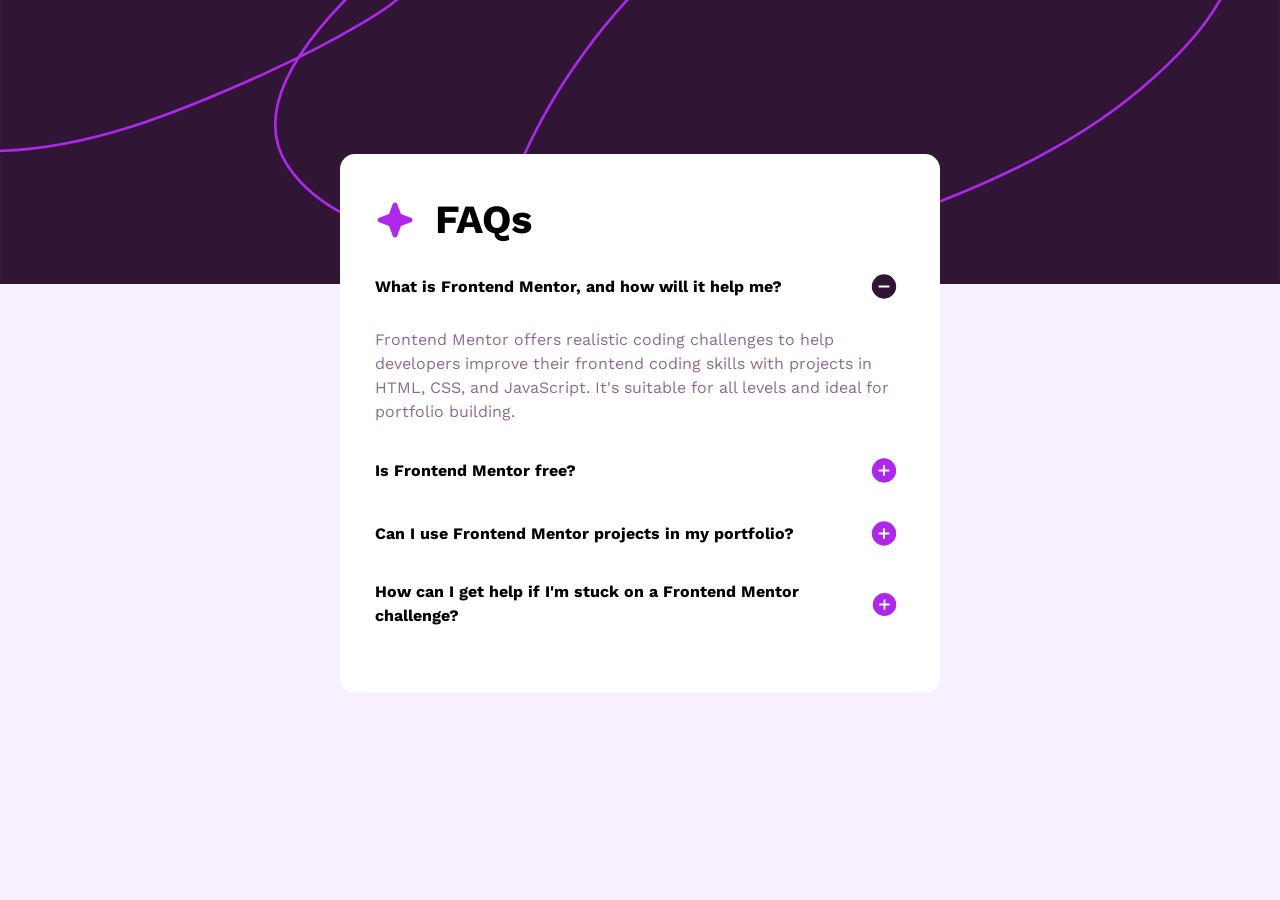
==== index.html @ 7abfd9b5 "commit File restructure" ====
<!DOCTYPE html>
<html lang="en">
<head>
  <meta charset="UTF-8">
  <meta name="viewport" content="width=device-width, initial-scale=1.0"> <!-- displays site properly based on user's device -->

  <link rel="icon" type="image/png" sizes="32x32" href="./assets/images/favicon-32x32.png">
  <link href="index.css" rel="stylesheet">
  <link rel="preconnect" href="https://fonts.googleapis.com">
  <link rel="preconnect" href="https://fonts.gstatic.com" crossorigin>
  <link href="https://fonts.googleapis.com/css2?family=Work+Sans:ital,wght@0,100..900;1,100..900&display=swap" rel="stylesheet">
  
  <title>Frontend Mentor | FAQ accordion</title>

  <!-- Feel free to remove these styles or customise in your own stylesheet 👍 -->
  <style>
    .attribution { font-size: 11px; text-align: center; }
    .attribution a { color: hsl(228, 45%, 44%); }
  </style>
</head>
<body>
  <main>
    <img src="./assets/images/background-pattern-desktop.svg" id="background-pattern-img"> <!--background image-->

    <section id="faqs">

      <div id="header-section">
        <img src="./assets/images/icon-star.svg" id="star-img">
        <h1>FAQs</h1>
      </div>

      <!-- faq 1 -->
      <div class="faq">

        <div class="question-answer-toggle">
          <!-- question + toggle button section/container -->
          <p class="question">What is Frontend Mentor, and how will it help me?</p>
          <button type="button" class="answer-toggle-btn" value="open"><img src="./assets/images/icon-minus.svg" class="btn-img"></button>

        </div>
        
        <!-- answer section -->
        <p class="answer">Frontend Mentor offers realistic coding challenges to help developers improve their 
        frontend coding skills with projects in HTML, CSS, and JavaScript. It's suitable for 
        all levels and ideal for portfolio building.
        </p>

      </div>

      <!-- faq 2 -->
      <div class="faq">
        <div class="question-answer-toggle">
          <!-- question + toggle button section/container -->
          <p class="question">Is Frontend Mentor free?</p>
          <button type="button" class="answer-toggle-btn" value="closed"><img src="./assets/images/icon-plus.svg" class="btn-img"></button>

        </div>

        <!-- answer section-->
        <p class="answer hidden">Yes, Frontend Mentor offers both free and premium coding challenges, with the free 
        option providing access to a range of projects suitable for all skill levels.</p>


      </div>

      <!-- faq 3 -->
      <div class="faq">
        <div class="question-answer-toggle">
          <!-- question + toggle button section/container -->
          <p class="question">Can I use Frontend Mentor projects in my portfolio?</p>
          <button type="button" class="answer-toggle-btn" value="closed"><img src="./assets/images/icon-plus.svg" class="btn-img"></button>

        </div>

        <!-- answer section -->
        <p class="answer hidden">Yes, you can use projects completed on Frontend Mentor in your portfolio. It's an excellent
        way to showcase your skills to potential employers!</p>

      </div>

      <!-- faq 4 -->
      <div class="faq">
        <div class="question-answer-toggle">
          <!-- question + toggle button section/container -->
          <p class="question">How can I get help if I'm stuck on a Frontend Mentor challenge?</p>
          <button type="button" class="answer-toggle-btn" value="closed"><img src="./assets/images/icon-plus.svg" class="btn-img"></button>

        </div>

        <!-- answer section -->
        <p class="answer hidden">The best place to get help is inside Frontend Mentor's Discord community. There's a help 
        channel where you can ask questions and seek support from other community members.</p>

      </div>

    </section>
  </main>
  <script src="index.js"></script>
</body>
</html>
---- index.css ----
/* CSS reset */
*, *::before, *::after {
    box-sizing: border-box;
    font-family: "Work Sans", sans-serif;
}
* {
    margin: 0;
}
html, body {
    height: 100%;
}
body {
    line-height: 1.5;
    -webkit-font-smoothing: antialiased;
}
img, picture, video, canvas, svg {
    display: block;
    max-width: 100%;
}
input, button, textarea, select {
    font: inherit;
}



  /* styling */
body {
    background-color: hsl(275, 100%, 97%);
}

#background-pattern-img {
    
    z-index: 0;
}
#faqs {
    width: 80%;
    z-index: 100;
    max-width: 600px;
    background-color: white;
    padding: 35px;
    border-radius: 15px;
    margin: 0  auto;
    position: relative;
    top: -130px;

}

#header-section {
    display: flex;
    padding: 1px 0 20px;
}

h1 {
    font-size: 40px;
    margin-left: 20px;
}

.faq{
    margin-bottom: 30px;
}

.question-answer-toggle {
    display: flex;
    margin-bottom: 25px;
    justify-content: space-between;
    align-items: center;
}

.answer-toggle-btn {
    background: none;
    border: none;
    cursor: pointer;
}

.question {
    font-weight: bold;
}

.question:hover {
    color: hsl(292, 16%, 49%);
}

.answer {
    color: hsl(292, 16%, 49%);
}

.hidden {
    display: none;
}

/* mobile screen width */
@media (max-width: 600px) {
    #background-pattern-img {
        content: url(./assets/images/background-pattern-mobile.svg);
        width: 100%;
    }

    .btn-img {
        max-width: fit-content;
    }
}
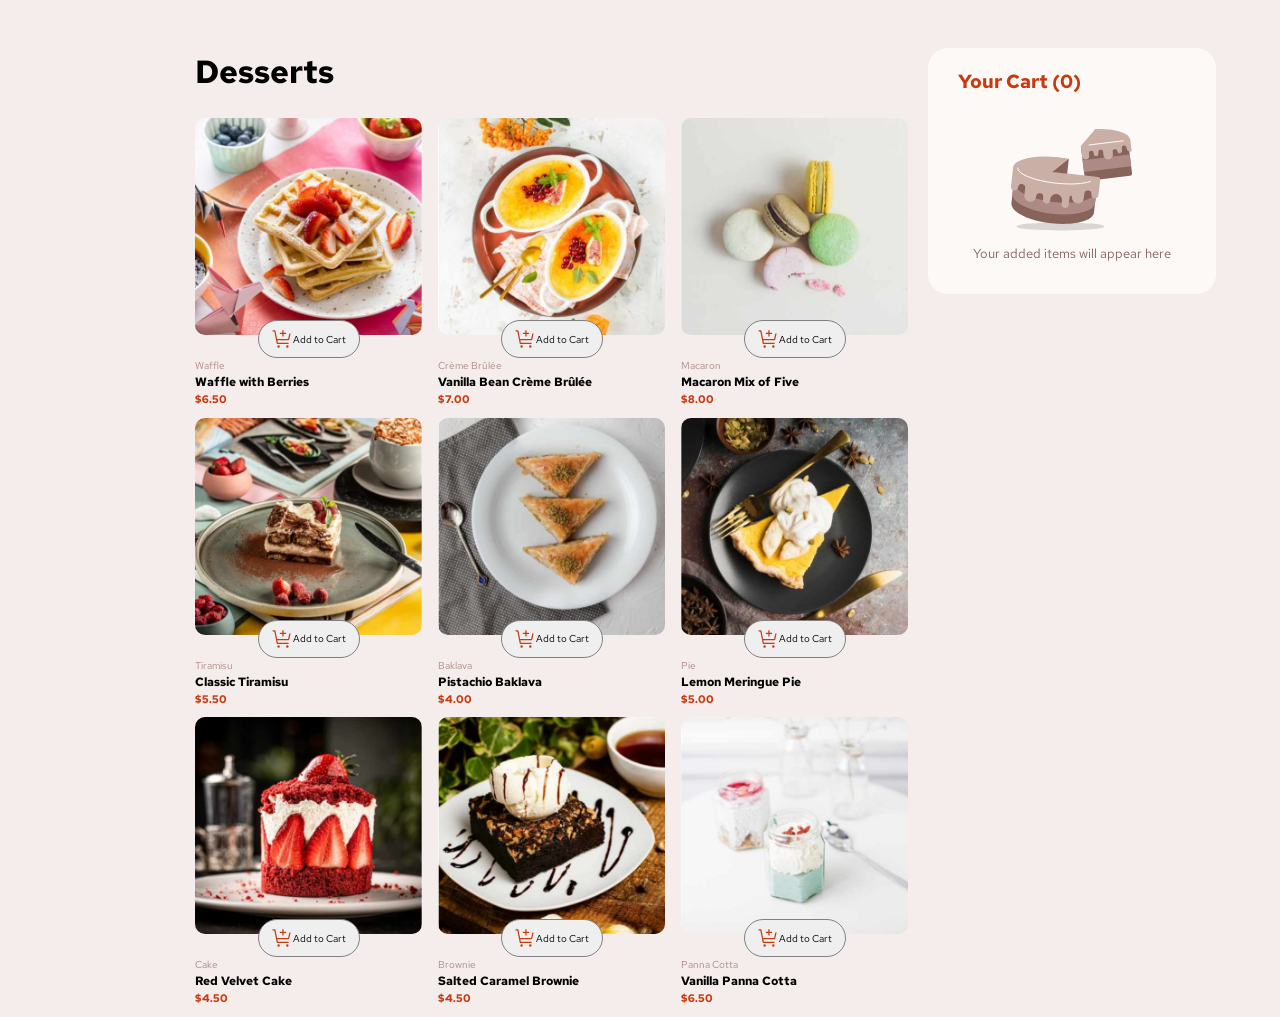
==== commit efbdff2a: "Commit re ordered files" ====
--- a/index.html
+++ b/index.html
@@ -4,13 +4,13 @@
   <meta charset="UTF-8">
   <meta name="viewport" content="width=device-width, initial-scale=1.0"> <!-- displays site properly based on user's device -->
 
+  <link href="styles/index.css" rel="stylesheet">
   <link rel="icon" type="image/png" sizes="32x32" href="./assets/images/favicon-32x32.png">
-  <link href="index.css" rel="stylesheet">
   <link rel="preconnect" href="https://fonts.googleapis.com">
   <link rel="preconnect" href="https://fonts.gstatic.com" crossorigin>
-  <link href="https://fonts.googleapis.com/css2?family=Work+Sans:ital,wght@0,100..900;1,100..900&display=swap" rel="stylesheet">
-  
-  <title>Frontend Mentor | FAQ accordion</title>
+  <link href="https://fonts.googleapis.com/css2?family=Red+Hat+Text:ital,wght@0,300..700;1,300..700&display=swap" rel="stylesheet">
+
+  <title>Frontend Mentor | Product list with cart</title>
 
   <!-- Feel free to remove these styles or customise in your own stylesheet 👍 -->
   <style>
@@ -19,82 +19,192 @@
   </style>
 </head>
 <body>
-  <main>
-    <img src="./assets/images/background-pattern-desktop.svg" id="background-pattern-img"> <!--background image-->
-
-    <section id="faqs">
-
-      <div id="header-section">
-        <img src="./assets/images/icon-star.svg" id="star-img">
-        <h1>FAQs</h1>
+  <main id="main">
+    
+    <div id="page-structure"> <!--Sets  overall structure of page-->
+      
+      <div id="dessert-menu"> <!--Heading and deserts menu-->
+
+        <!--Deserts-->
+        <h1 id="desserts">Desserts</h1>
+        <!-- waffles section -->
+        <div class="dessert">
+          
+          <!-- images + button -->
+          <div class="add-item">
+            <img src="assets/images/image-waffle-desktop.jpg" alt="waffle with berries" class="dessert-img">
+            <button class="add-to-cart" type="button"><img src="assets/images/icon-add-to-cart.svg" alt="" class="add-to-cart-image">Add to Cart</button>
+          </div>
+
+          <!-- text -->
+          <div class="dessert-info">
+            <p class="dessert-name">Waffle</p>
+            <p class="dessert-mix">Waffle with Berries</p>
+            <p class="price">$6.50</p>
+          </div>
+
+        </div>
+
+        <!-- creme bulee  -->
+        <div class="dessert">
+
+          <!-- images + button -->
+          <div class="add-item">
+            <img src="assets/images/image-creme-brulee-desktop.jpg" alt="vanilla bean Crème brulee" class="dessert-img">
+            <button class="add-to-cart" type="button"><img src="assets/images/icon-add-to-cart.svg" alt="" class="add-to-cart-image">Add to Cart</button>
+          </div>
+
+          <!-- text -->
+          <div class="dessert-info">
+            <p class="dessert-name">Crème Brûlée</p>
+            <p class="dessert-mix">Vanilla Bean Crème Brûlée</p>
+            <p class="price">$7.00</p>
+          </div>
+        
+        </div>
+
+        <!-- macaron -->
+        <div class="dessert">
+
+          <!-- images + button -->
+          <div class="add-item">
+            <img src="assets/images/image-macaron-desktop.jpg" alt="Macaron mix of five" class="dessert-img">
+            <button class="add-to-cart" type="button"><img src="assets/images/icon-add-to-cart.svg" alt="" class="add-to-cart-image">Add to Cart</button>
+          </div>
+
+          <!-- text -->
+          <div class="dessert-info">
+            <p class="dessert-name">Macaron</p>
+            <p class="dessert-mix">Macaron Mix of Five</p>
+            <p class="price">$8.00</p>
+          </div>
+          
+        </div>
+
+        <!-- tiramisu -->
+        <div class="dessert">
+
+          <!-- images + button -->
+          <div class="add-item">
+            <img src="assets/images/image-tiramisu-desktop.jpg" alt="classic tiramisu" class="dessert-img">
+            <button class="add-to-cart" type="button"><img src="assets/images/icon-add-to-cart.svg" alt="" class="add-to-cart-image">Add to Cart</button>
+          </div>
+
+          <!--dessert text -->
+          <div class="dessert-info">
+            <p class="dessert-name">Tiramisu</p>
+            <p class="dessert-mix">Classic Tiramisu</p>
+            <p class="price">$5.50</p>
+          </div>
+          
+        </div>
+
+        <!-- baklava -->
+        <div class="dessert">
+
+          <!-- images + button section -->
+          <div class="add-item">
+            <img src="assets/images/image-baklava-desktop.jpg" alt="pistachio baklava" class="dessert-img">
+            <button class="add-to-cart" type="button"><img src="assets/images/icon-add-to-cart.svg" alt="" class="add-to-cart-image">Add to Cart</button>
+          </div>
+          
+          <!-- dessert text -->
+          <div class="dessert-info">
+            <p class="dessert-name">Baklava</p>
+            <p class="dessert-mix">Pistachio Baklava</p>
+            <p class="price">$4.00</p>
+          </div>
+          
+        </div>
+
+        <!-- meringue pie -->
+        <div class="dessert">
+
+          <!-- images + button section -->
+          <div class="add-item">
+            <img src="assets/images/image-meringue-desktop.jpg" alt="lemon meringue pie" class="dessert-img">
+            <button class="add-to-cart" type="button"><img src="assets/images/icon-add-to-cart.svg" alt="" class="add-to-cart-image">Add to Cart</button>
+          </div>
+          
+          <!-- dessert text  -->
+          <div class="dessert-info">
+            <p class="dessert-name">Pie</p>
+            <p class="dessert-mix">Lemon Meringue Pie</p>
+            <p class="price">$5.00</p>
+          </div>
+          
+        </div>
+
+        <!-- cake -->
+        <div class="dessert">
+
+          <!-- images + button section -->
+          <div class="add-item">
+            <img src="assets/images/image-cake-desktop.jpg" alt="red velvet cake" class="dessert-img">
+            <button class="add-to-cart" type="button"><img src="assets/images/icon-add-to-cart.svg" alt="" class="add-to-cart-image">Add to Cart</button>
+          </div>
+          
+          <!-- dessert text -->
+          <div class="dessert-info">
+            <p class="dessert-name">Cake</p>
+            <p class="dessert-mix">Red Velvet Cake</p>
+            <p class="price">$4.50</p>
+          </div>
+          
+        </div>
+
+        <!-- caramel brownie -->
+        <div class="dessert">
+
+          <!-- images + button section -->
+          <div class="add-item">
+            <img src="assets/images/image-brownie-desktop.jpg" alt="salted caramel brownie" class="dessert-img">
+            <button class="add-to-cart" type="button"><img src="assets/images/icon-add-to-cart.svg" alt="" class="add-to-cart-image">Add to Cart</button>
+          </div>
+          
+          <!-- dessert text -->
+          <div class="dessert-info">
+            <p class="dessert-name">Brownie</p>
+            <p class="dessert-mix">Salted Caramel Brownie</p>
+            <p class="price">$4.50</p>
+          </div>
+          
+        </div>
+
+        <!-- panna cotta -->
+        <div class="dessert">
+
+          <!-- images + button section -->
+          <div class="add-item">
+            <img src="assets/images/image-panna-cotta-desktop.jpg" alt="vanilla panna cotta" class="dessert-img">
+            <button class="add-to-cart" type="button"><img src="assets/images/icon-add-to-cart.svg" alt="" class="add-to-cart-image">Add to Cart</button>
+          </div>
+          
+          <!-- dessert text -->
+          <div class="dessert-info">
+            <p class="dessert-name">Panna Cotta</p>
+            <p class="dessert-mix">Vanilla Panna Cotta</p>
+            <p class="price">$6.50</p>
+          </div>
+          
+        </div>
+
+      </div> <!--closing tag of dessert menu-->
+
+      <!-- cart section -->
+      <div id="cart"> 
+        <h3 id="your-cart">Your Cart (0)</h3>
+        <div id="cart-info">
+          <img src="assets/images/illustration-empty-cart.svg" alt="cart is empty" id="empty-cart-img">
+          <p>Your added items will appear here</p>
+        </div>
       </div>
-
-      <!-- faq 1 -->
-      <div class="faq">
-
-        <div class="question-answer-toggle">
-          <!-- question + toggle button section/container -->
-          <p class="question">What is Frontend Mentor, and how will it help me?</p>
-          <button type="button" class="answer-toggle-btn" value="open"><img src="./assets/images/icon-minus.svg" class="btn-img"></button>
-
-        </div>
         
-        <!-- answer section -->
-        <p class="answer">Frontend Mentor offers realistic coding challenges to help developers improve their 
-        frontend coding skills with projects in HTML, CSS, and JavaScript. It's suitable for 
-        all levels and ideal for portfolio building.
-        </p>
-
-      </div>
-
-      <!-- faq 2 -->
-      <div class="faq">
-        <div class="question-answer-toggle">
-          <!-- question + toggle button section/container -->
-          <p class="question">Is Frontend Mentor free?</p>
-          <button type="button" class="answer-toggle-btn" value="closed"><img src="./assets/images/icon-plus.svg" class="btn-img"></button>
-
-        </div>
-
-        <!-- answer section-->
-        <p class="answer hidden">Yes, Frontend Mentor offers both free and premium coding challenges, with the free 
-        option providing access to a range of projects suitable for all skill levels.</p>
-
-
-      </div>
-
-      <!-- faq 3 -->
-      <div class="faq">
-        <div class="question-answer-toggle">
-          <!-- question + toggle button section/container -->
-          <p class="question">Can I use Frontend Mentor projects in my portfolio?</p>
-          <button type="button" class="answer-toggle-btn" value="closed"><img src="./assets/images/icon-plus.svg" class="btn-img"></button>
-
-        </div>
-
-        <!-- answer section -->
-        <p class="answer hidden">Yes, you can use projects completed on Frontend Mentor in your portfolio. It's an excellent
-        way to showcase your skills to potential employers!</p>
-
-      </div>
-
-      <!-- faq 4 -->
-      <div class="faq">
-        <div class="question-answer-toggle">
-          <!-- question + toggle button section/container -->
-          <p class="question">How can I get help if I'm stuck on a Frontend Mentor challenge?</p>
-          <button type="button" class="answer-toggle-btn" value="closed"><img src="./assets/images/icon-plus.svg" class="btn-img"></button>
-
-        </div>
-
-        <!-- answer section -->
-        <p class="answer hidden">The best place to get help is inside Frontend Mentor's Discord community. There's a help 
-        channel where you can ask questions and seek support from other community members.</p>
-
-      </div>
-
-    </section>
+      </dialog>
+    </div> <!--closing tag of page structure-->
+    <div id="order-confirmed"></div>
   </main>
   <script src="index.js"></script>
 </body>
-</html>+</html>
+<img src=""
--- a/styles/index.css
+++ b/styles/index.css
@@ -0,0 +1,161 @@
+/* css reset */
+*, *::before, *::after {
+    box-sizing: border-box;
+}
+* {
+    margin: 0;
+    scroll-behavior: smooth;
+}
+
+html, body {
+    height: 100%;
+}
+body {
+    line-height: 1.5;
+    -webkit-font-smoothing: antialiased;
+}
+img, picture, video, canvas, svg {
+    display: block;
+    max-width: 100%;
+}
+input, button, textarea, select {
+    font: inherit;
+}
+p, h1, h2, h3, h4, h5, h6 {
+    overflow-wrap: break-word;
+}
+#root, #__next {
+    isolation: isolate;
+}
+
+/* reusable variables */
+:root {
+    --red: hsl(14, 86%, 42%);
+}
+
+
+/* styling */
+body {
+    background-color: hsl(13, 31%, 94%);
+    font-family: "Red Hat Text", sans-serif;
+    font-optical-sizing: auto;
+    font-weight: 400;
+    font-style: normal;
+}
+
+#page-structure {
+    padding-top: 3rem;
+    display: flex;
+    width: 95vw;
+    justify-content: center;
+}
+
+#dessert-menu {
+    display: grid;
+    grid-template-columns: repeat(3, 25%);
+    grid-template-rows: 70px ;
+    column-gap: 16px;
+    width: 80%;
+    justify-content: flex-end;
+    margin-right: 20px;
+}
+
+#desserts {
+    grid-column: 1/4;
+}
+
+.dessert-img {
+    border-radius: 10px;
+    min-width: 100px;
+}
+
+.dessert {
+    margin-bottom: 10px;
+}
+
+/* add to cart button styling */
+.add-item {
+    display: flex;
+    flex-direction: column;
+    justify-content: center;
+    align-items: center;
+}
+
+.add-to-cart {
+    font-size: 10px;
+    height: 2.5em;
+    border-radius: 20px;
+    border: 1px solid grey;
+    margin-top: -15px;
+    display: flex;
+    justify-content: center;
+    align-items: center;
+    cursor: pointer;
+    padding: 18px 13px;
+}
+.add-to-cart:hover {
+    background-color: hsl(14, 55%, 50%);
+}
+
+.add-to-cart-image {
+    max-width: 100%;
+    display: inline;
+}
+
+
+
+/* text styling */
+.dessert-name {
+    font-size: 10px;
+    color: hsl(7, 20%, 60%);
+}
+.dessert-mix {
+    font-size: 12px;
+    font-weight: bold;
+}
+.price {
+    font-size: 11px;
+    color: var(--red);
+    font-weight: 800;
+}
+
+/* cart */
+#cart {
+    background-color: hsl(20, 50%, 98%);
+    width: 25%;
+    padding: 30px;
+    border-radius: 20px;
+    height: fit-content;
+}
+#your-cart {
+    color: var(--red);
+    margin: -10px auto 20px;
+}
+
+
+#cart-info {
+    width: 100%;
+    font-size: 13px;
+    color: hsl(12, 20%, 44%);
+    display: flex;
+    flex-direction: column;
+    justify-content: center;
+    align-items: center;
+}
+/* responsiveness */
+@media (max-width: 700px){
+    #page-structure {
+        display: block;
+    }
+
+    #dessert-menu {
+        display: block;
+        width: 50vw;
+        margin: 0 auto;
+    }
+
+    #cart {
+        width: 50vw;
+        margin: 0 auto;
+    }
+}
